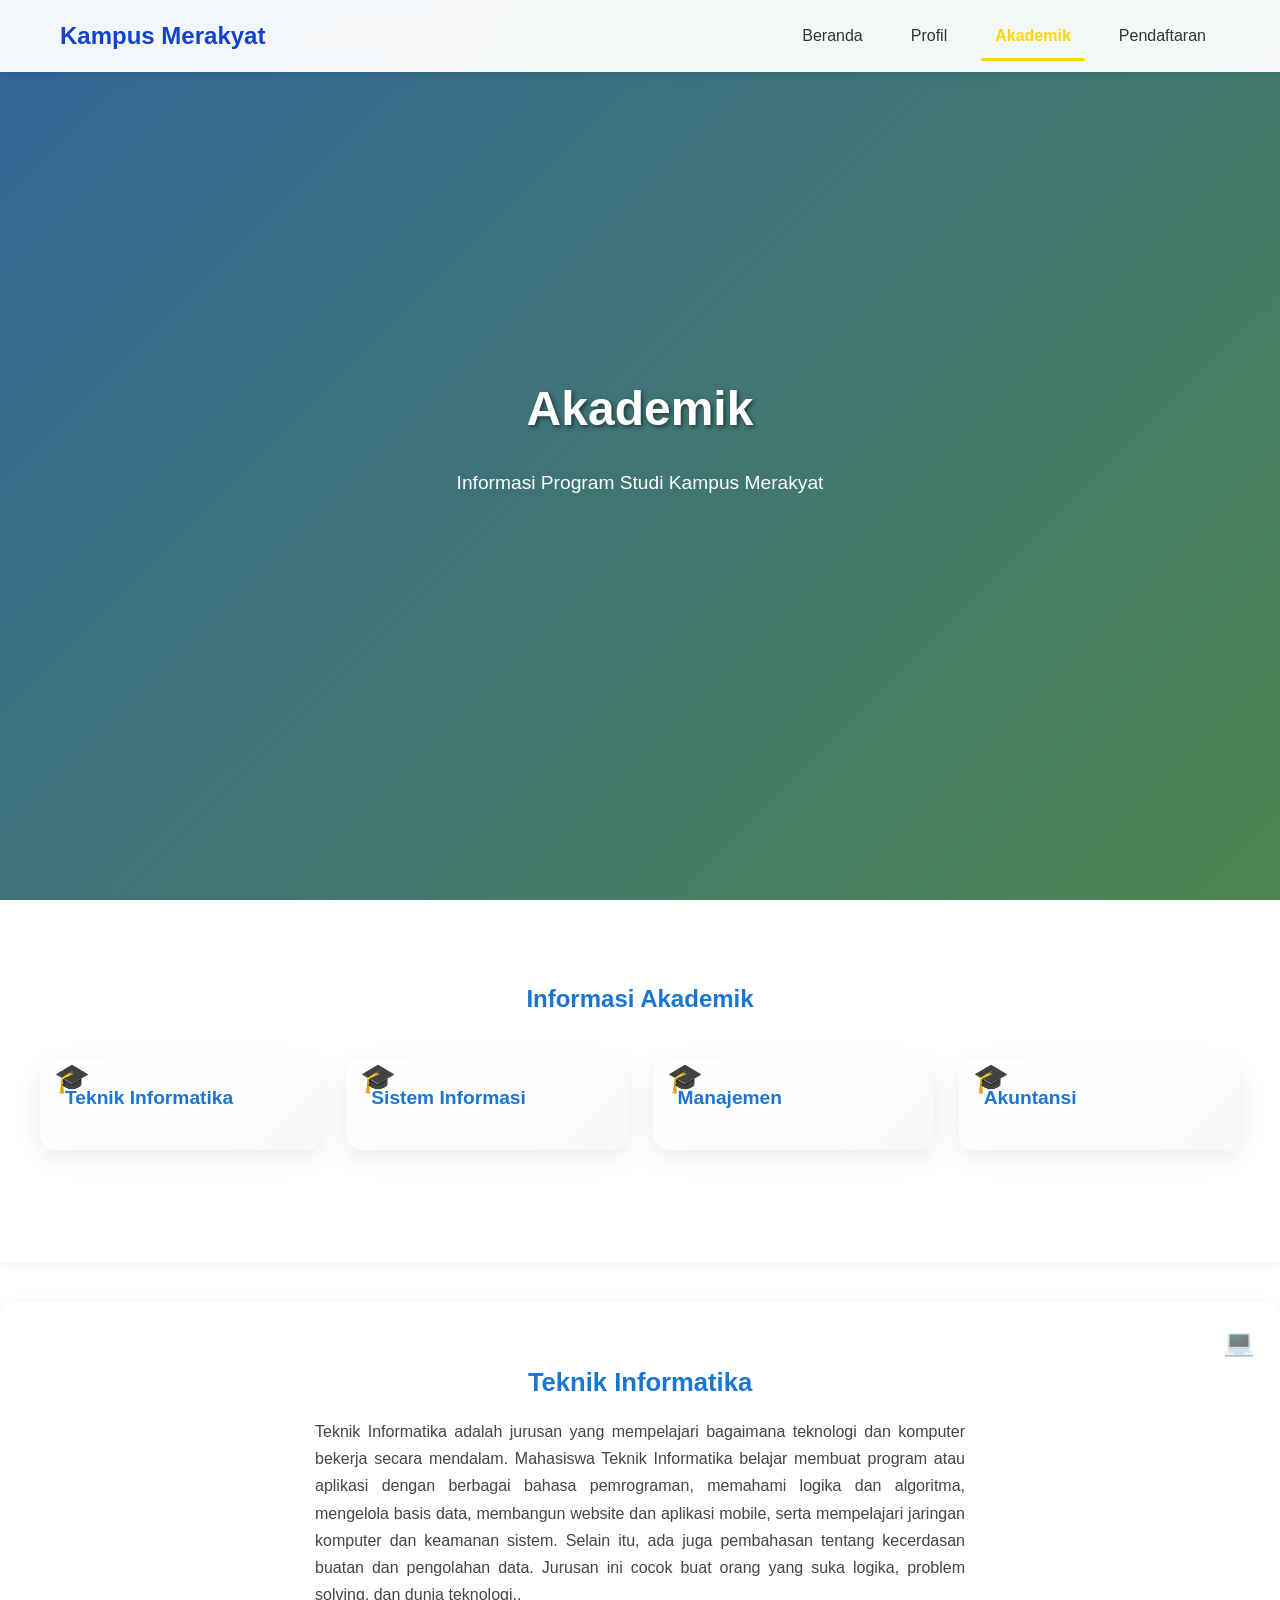
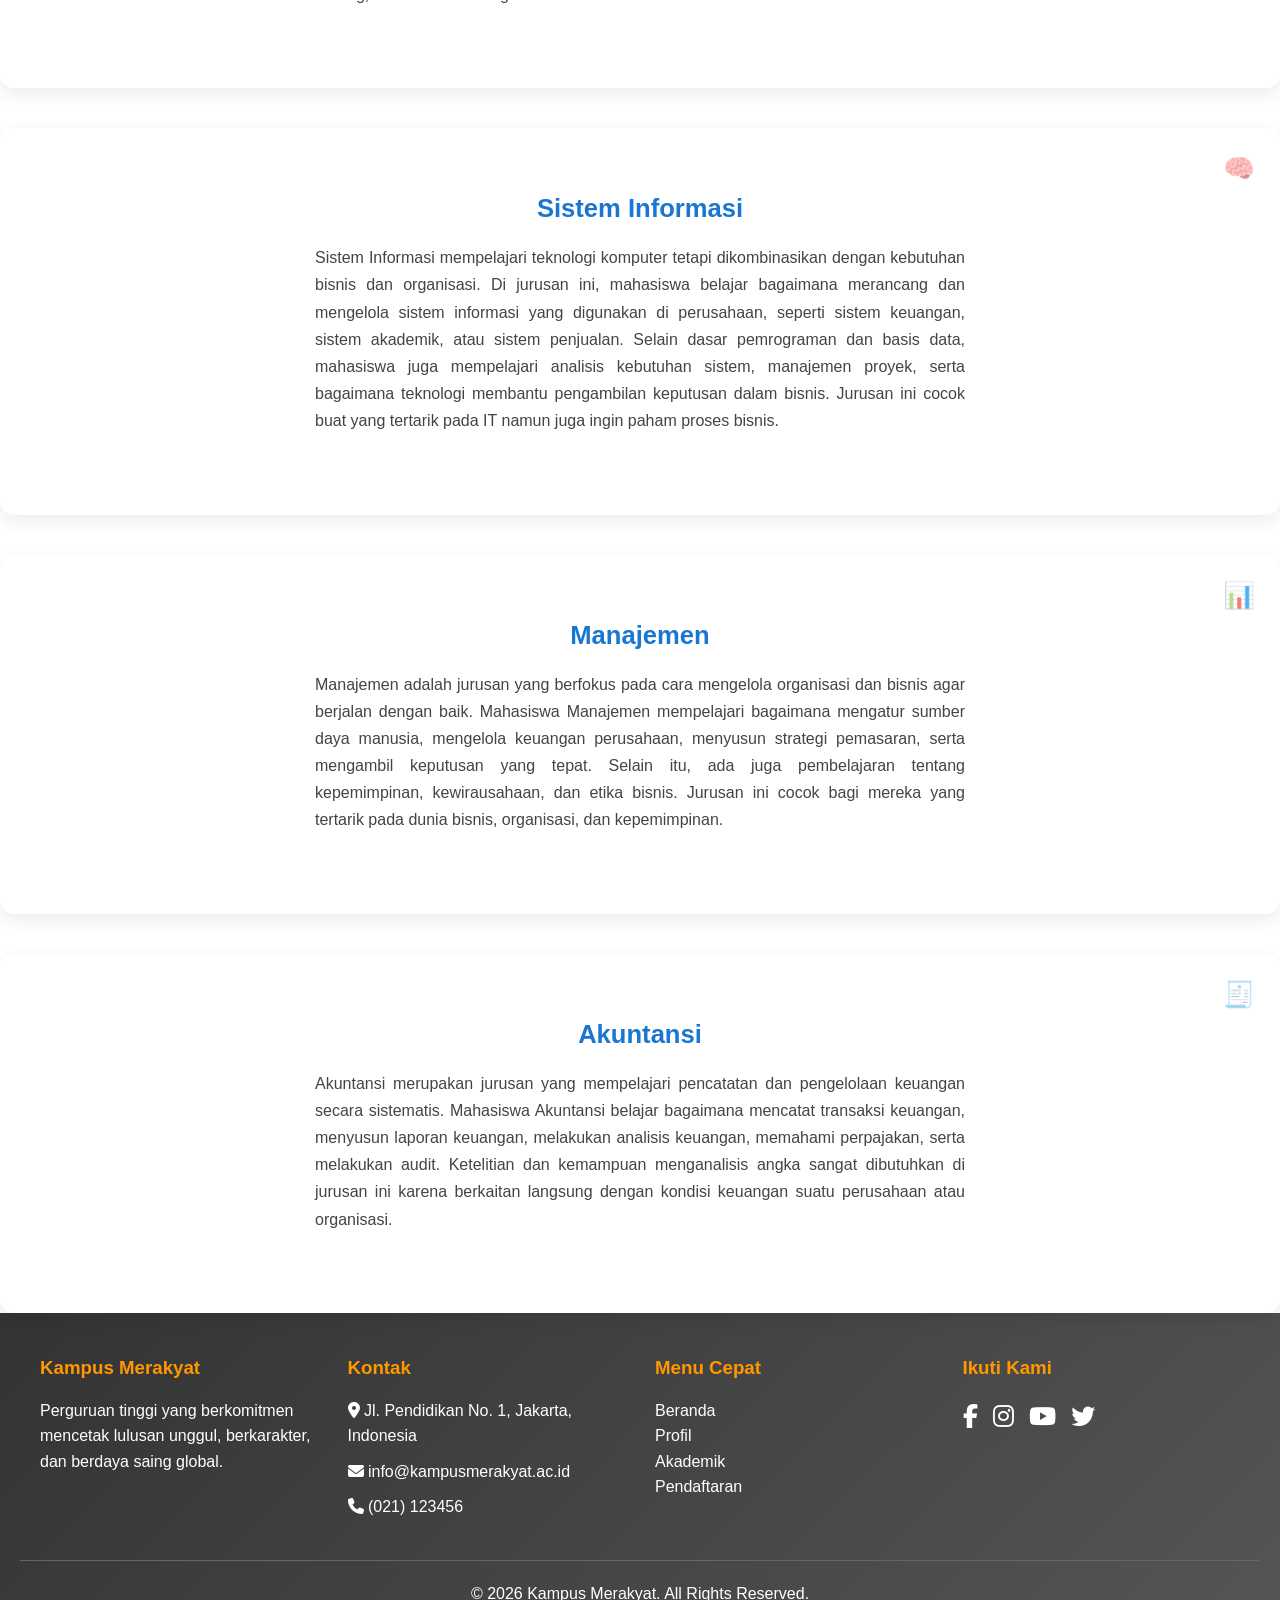
==== akademik.html @ e55e6e3f "apa aja" ====
<!DOCTYPE html>
<html lang="id">
<head>
    <meta charset="UTF-8">
    <title>Akademik - Kampus Merakyat</title>

    <!-- ICON -->
    <link rel="stylesheet" href="https://cdnjs.cloudflare.com/ajax/libs/font-awesome/6.5.0/css/all.min.css">

    <!-- CSS UTAMA -->
    <link rel="stylesheet" href="style.css">
</head>
<body>

<header>
    <div class="nav-container">
       <h1><a href="index.html">Kampus Merakyat</a></h1>


       <nav>
    <a href="index.html">Beranda</a>
    <a href="profil.html">Profil</a>
    <a href="akademik.html">Akademik</a>
    <a href="pendaftaran.html">Pendaftaran</a>
</nav>

    </div>
</header>

<section class="hero">
    <h2>Akademik</h2>
    <p>Informasi Program Studi Kampus Merakyat</p>
</section>

<section id="akademik" class="content">
    <h2>Informasi Akademik</h2>
    <ul>
        <li><a href="#ti">Teknik Informatika</a></li>
        <li><a href="#si">Sistem Informasi</a></li>
        <li><a href="#manajemen">Manajemen</a></li>
        <li><a href="#akuntansi">Akuntansi</a></li>
    </ul>
</section>

<section id="ti" class="content">
    <h2>Teknik Informatika</h2>
    <p>Teknik Informatika adalah jurusan yang mempelajari bagaimana teknologi dan komputer bekerja secara mendalam. 
        Mahasiswa Teknik Informatika belajar membuat program atau aplikasi dengan berbagai bahasa pemrograman, memahami logika dan algoritma, mengelola basis data, 
        membangun website dan aplikasi mobile, serta mempelajari jaringan komputer dan keamanan sistem. Selain itu, ada juga pembahasan tentang kecerdasan buatan dan pengolahan data. 
        Jurusan ini cocok buat orang yang suka logika, problem solving, dan dunia teknologi..</p>
</section>

<section id="si" class="content">
    <h2>Sistem Informasi</h2>
    <p>Sistem Informasi mempelajari teknologi komputer tetapi dikombinasikan dengan kebutuhan bisnis dan organisasi. 
        Di jurusan ini, mahasiswa belajar bagaimana merancang dan mengelola sistem informasi yang digunakan di perusahaan, seperti sistem keuangan, sistem akademik, atau sistem penjualan. 
        Selain dasar pemrograman dan basis data, mahasiswa juga mempelajari analisis kebutuhan sistem, manajemen proyek, serta bagaimana teknologi membantu pengambilan keputusan dalam bisnis. 
        Jurusan ini cocok buat yang tertarik pada IT namun juga ingin paham proses bisnis.</p>
</section>

<section id="manajemen" class="content">
    <h2>Manajemen</h2>
    <p>Manajemen adalah jurusan yang berfokus pada cara mengelola organisasi dan bisnis agar berjalan dengan baik.
         Mahasiswa Manajemen mempelajari bagaimana mengatur sumber daya manusia, mengelola keuangan perusahaan, menyusun strategi pemasaran, 
         serta mengambil keputusan yang tepat. Selain itu, ada juga pembelajaran tentang kepemimpinan, kewirausahaan, dan etika bisnis. 
        Jurusan ini cocok bagi mereka yang tertarik pada dunia bisnis, organisasi, dan kepemimpinan.</p>
</section>

<section id="akuntansi" class="content">
    <h2>Akuntansi</h2>
    <p>Akuntansi merupakan jurusan yang mempelajari pencatatan dan pengelolaan keuangan secara sistematis. Mahasiswa Akuntansi belajar bagaimana mencatat transaksi keuangan, 
        menyusun laporan keuangan, melakukan analisis keuangan, memahami perpajakan, serta melakukan audit. 
        Ketelitian dan kemampuan menganalisis angka sangat dibutuhkan di jurusan ini karena berkaitan langsung dengan kondisi keuangan suatu perusahaan atau organisasi.</p>
</section>

<footer class="footer">
    <div class="footer-container">
        <div class="footer-box">
            <h3>Kampus Merakyat</h3>
            <p>Perguruan tinggi yang berkomitmen mencetak lulusan unggul, berkarakter, dan berdaya saing global.</p>
        </div>
        <div class="footer-box">
            <h3>Kontak</h3>
            <p><i class="fas fa-map-marker-alt"></i> Jl. Pendidikan No. 1, Jakarta, Indonesia</p>
            <p><i class="fas fa-envelope"></i> info@kampusmerakyat.ac.id</p>
            <p><i class="fas fa-phone"></i> (021) 123456</p>
        </div>
        <div class="footer-box">
            <h3>Menu Cepat</h3>
            <ul>
                <li><a href="index.html">Beranda</a></li>
                <li><a href="profil.html">Profil</a></li>
                <li><a href="akademik.html">Akademik</a></li>
                <li><a href="pendaftaran.html">Pendaftaran</a></li>
            </ul>
        </div>
        <div class="footer-box">
            <h3>Ikuti Kami</h3>
            <div class="social-icons">
                <a href="https://www.facebook.com/"><i class="fab fa-facebook-f"></i></a>
                <a href="https://www.instagram.com/"><i class="fab fa-instagram"></i></a>
                <a href="https://www.youtube.com/"><i class="fab fa-youtube"></i></a>
                <a href="https://x.com/"><i class="fab fa-twitter"></i></a>
            </div>
        </div>
    </div>
    <div class="footer-bottom">
        <p>© 2026 Kampus Merakyat. All Rights Reserved.</p>
    </div>
</footer>

<script>
function revealOnScroll() {
    document.querySelectorAll('.reveal').forEach(item => {
        const top = item.getBoundingClientRect().top;
        if (top < window.innerHeight - 100) {
            item.classList.add('active');
        }
    });
}
window.addEventListener('scroll', revealOnScroll);
window.addEventListener('load', revealOnScroll);
</script>

<script>
const currentPage = window.location.pathname.split("/").pop();

document.querySelectorAll("nav a").forEach(link => {
    const linkPage = link.getAttribute("href");

    if (linkPage === currentPage || (linkPage === "index.html" && currentPage === "")) {
        link.classList.add("active");
    }
});
</script>


</body>
</html>
---- style.css ----
/* Reset dan Umum */
* {
    margin: 0;
    padding: 0;
    box-sizing: border-box;
}

body {
    font-family: 'Poppins', sans-serif;
    line-height: 1.6;
    color: #333;
    background: linear-gradient(135deg, #e3f2fd 0%, #f1f8e9 100%);
    overflow-x: hidden;
}

h1, h2, h3 {
    font-weight: 600;
}

p, li {
    font-weight: 300;
}

/* Header */
header {
    position: fixed;
    top: 0;
    width: 100%;
    background: rgba(255, 255, 255, 0.95);
    backdrop-filter: blur(10px);
    box-shadow: 0 2px 10px rgba(0, 0, 0, 0.1);
    z-index: 1000;
    transition: all 0.3s ease;
    padding: 15px 0;
}

header.scrolled {
    background: rgba(255, 255, 255, 0.98);
    box-shadow: 0 4px 20px rgba(0, 0, 0, 0.15);
}

header h1 {
    color: #1976d2;
    font-size: 1.8rem;
    margin-bottom: 10px;
}

header nav {
    display: flex;
    justify-content: center;
    gap: 20px;
}

header nav a {
    text-decoration: none;
    color: #333;
    font-weight: 400;
    transition: color 0.3s ease;
}

header nav a:hover {
    color: #ff9800;
}

/* Hero Section */
.hero {
    background: linear-gradient(135deg, rgba(25, 118, 210, 0.8) 0%, rgba(76, 175, 80, 0.8) 100%), 
                url('image/wisudah2.jpg') no-repeat center center;
    background-size: cover;
    height: 100vh;
    display: flex;
    flex-direction: column;
    justify-content: center;
    align-items: center;
    text-align: center;
    color: white;
    padding: 20px;
    position: relative;
    background-attachment: fixed; /* Tambahan biar efeknya lebih smooth pas di-scroll */
}

.hero::before {
    content: '';
    position: absolute;
    top: 0;
    left: 0;
    right: 0;
    bottom: 0;
    background: rgba(0, 0, 0, 0.3);
    z-index: 1;
}

.hero h2, .hero p {
    position: relative;
    z-index: 2;
}

.hero h2 {
    font-size: 3rem;
    margin-bottom: 20px;
    text-shadow: 2px 2px 4px rgba(0, 0, 0, 0.5);
}

.hero p {
    font-size: 1.2rem;
    margin-bottom: 30px;
}

/* Statistik Section */
#statistik {
    padding: 80px 20px;
    background: white;
    text-align: center;
}

.statistik-container {
    display: flex;
    justify-content: center;
    gap: 40px;
    flex-wrap: wrap;
}

.statistik-card {
    background: linear-gradient(135deg, #ffffff 0%, #f5f5f5 100%);
    border-radius: 15px;
    padding: 30px;
    box-shadow: 0 4px 20px rgba(0, 0, 0, 0.1);
    transition: transform 0.3s ease, box-shadow 0.3s ease;
    min-width: 200px;
}

.statistik-card:hover {
    transform: translateY(-10px);
    box-shadow: 0 8px 30px rgba(0, 0, 0, 0.2);
}

.statistik-card i {
    font-size: 3rem;
    color: #1976d2;
    margin-bottom: 15px;
}

.statistik-card h3 {
    font-size: 2.5rem;
    color: #ff9800;
    margin-bottom: 10px;
}

.statistik-card p {
    font-size: 1.1rem;
    color: #666;
}

/* Content Sections */
.content {
    padding: 80px 20px;
    max-width: 1200px;
    margin: 0 auto;
    background: white;
    margin-bottom: 20px;
    border-radius: 10px;
    box-shadow: 0 2px 10px rgba(0, 0, 0, 0.05);
}

.content h2 {
    color: #1976d2;
    margin-bottom: 20px;
    text-align: center;
}

.content p, .content ul {
    margin-bottom: 20px;
    text-align: justify;
}

/* Reveal Animation */
.reveal {
    opacity: 0;
    transform: translateY(30px);
    transition: all 0.6s ease;
}

.reveal.active {
    opacity: 1;
    transform: translateY(0);
}

/* Section dengan Cards */
.section {
    padding: 80px 20px;
    max-width: 1200px;
    margin: 0 auto;
    background: white;
    margin-bottom: 20px;
    border-radius: 10px;
    box-shadow: 0 2px 10px rgba(0, 0, 0, 0.05);
}

.section h2 {
    color: #1976d2;
    margin-bottom: 40px;
    text-align: center;
}

.nilai-container, .struktur-container, .fasilitas-container, .berita-container {
    display: grid;
    grid-template-columns: repeat(auto-fit, minmax(250px, 1fr));
    gap: 30px;
}

.nilai-card, .struktur-card, .fasilitas-card, .berita-card {
    background: linear-gradient(135deg, #ffffff 0%, #f9f9f9 100%);
    border-radius: 15px;
    padding: 20px;
    box-shadow: 0 4px 20px rgba(0, 0, 0, 0.1);
    transition: transform 0.3s ease, box-shadow 0.3s ease;
    text-align: center;
}

.nilai-card:hover, .struktur-card:hover, .fasilitas-card:hover, .berita-card:hover {
    transform: translateY(-10px);
    box-shadow: 0 8px 30px rgba(0, 0, 0, 0.2);
}

/* Struktur Organisasi - Gambar Wajah Dosen */
.struktur-card img {
    width: 200px; /* Lebih besar untuk detail wajah */
    height: 200px; /* Lebih besar untuk detail wajah */
    object-fit: cover; /* Pastikan wajah terlihat penuh tanpa distorsi */
    object-position: center; /* Fokus pada wajah di tengah */
    border-radius: 50%; /* Bentuk bulat seperti foto profil */
    margin: 0 auto 20px; /* Center dan beri jarak bawah */
    border: 4px solid #e3f2fd; /* Border ringan untuk kesan profesional */
    transition: transform 0.3s ease, box-shadow 0.3s ease; /* Smooth hover */
    display: block; /* Pastikan center */
}

.struktur-card:hover img {
    transform: scale(1.1); /* Zoom in saat hover untuk fokus wajah */
    box-shadow: 0 8px 25px rgba(0, 0, 0, 0.3); /* Shadow untuk efek 3D */
}

/* Responsivitas untuk mobile */
@media (max-width: 768px) {
    .struktur-card img {
        width: 150px; /* Lebih kecil di mobile tapi tetap bulat */
        height: 150px;
    }
}

.berita-card span {
    color: #666;
    font-size: 0.9rem;
}

/* Visi-Misi */
.visi-misi-container {
    display: flex;
    gap: 40px;
    flex-wrap: wrap;
}

.visi, .misi {
    flex: 1;
    background: #f9f9f9;
    padding: 20px;
    border-radius: 10px;
    box-shadow: 0 2px 10px rgba(0, 0, 0, 0.05);
}

.visi h3, .misi h3 {
    color: #1976d2;
    margin-bottom: 15px;
}

/* Akademik */
#akademik ul {
    list-style: none;
    padding: 0;
}

#akademik a {
    color: #1976d2;
    text-decoration: none;
    transition: color 0.3s ease;
}

#akademik a:hover {
    color: #ff9800;
}

/* Kalender */
.kalender-table {
    width: 100%;
    border-collapse: collapse;
    margin-top: 20px;
}

.kalender-table th, .kalender-table td {
    padding: 15px;
    text-align: left;
    border: 1px solid #ddd;
}

.kalender-table th {
    background: #1976d2;
    color: white;
}

/* Galeri */
.gallery {
    display: grid;
    grid-template-columns: repeat(auto-fit, minmax(200px, 1fr));
    gap: 20px;
}

.gallery-item img {
    width: 100%;
    height: 200px;
    object-fit: cover;
    border-radius: 10px;
    transition: transform 0.3s ease;
}

.gallery-item img:hover {
    transform: scale(1.05);
}

/* FAQ */
.faq-container {
    max-width: 800px;
    margin: 0 auto;
}

.faq-item {
    margin-bottom: 15px;
    border: 1px solid #ddd;
    border-radius: 10px;
    overflow: hidden;
}

.faq-item summary {
    background: #f9f9f9;
    padding: 15px;
    cursor: pointer;
    font-weight: 500;
    transition: background 0.3s ease;
}

.faq-item summary:hover {
    background: #e3f2fd;
}

.faq-item p {
    padding: 15px;
    background: white;
}

/* Pendaftaran */
.form-pendaftaran {
    max-width: 600px;
    margin: 0 auto;
    display: flex;
    flex-direction: column;
    gap: 15px;
}

.form-pendaftaran input, .form-pendaftaran select {
    padding: 15px;
    border: 1px solid #ddd;
    border-radius: 10px;
    font-size: 1rem;
    transition: border-color 0.3s ease;
}

.form-pendaftaran input:focus, .form-pendaftaran select:focus {
    border-color: #1976d2;
    outline: none;
}

.form-pendaftaran button {
    padding: 15px;
    background: linear-gradient(45deg, #1976d2, #4caf50);
    color: white;
    border: none;
    border-radius: 10px;
    font-size: 1.1rem;
    cursor: pointer;
    transition: transform 0.3s ease;
}

.form-pendaftaran button:hover {
    transform: translateY(-3px);
}

/* Footer */
.footer {
    background: linear-gradient(135deg, #333 0%, #555 100%);
    color: white;
    padding: 40px 20px 20px;
}

.footer-container {
    display: grid;
    grid-template-columns: repeat(auto-fit, minmax(250px, 1fr));
    gap: 30px;
    max-width: 1200px;
    margin: 0 auto;
}

.footer-box h3 {
    margin-bottom: 15px;
    color: #ff9800;
}

.footer-box p, .footer-box ul {
    margin-bottom: 10px;
}

.footer-box ul {
    list-style: none;
}

.footer-box a {
    color: white;
    text-decoration: none;
    transition: color 0.3s ease;
}

.footer-box a:hover {
    color: #ff9800;
}

.social-icons {
    display: flex;
    gap: 15px;
}

.social-icons a {
    font-size: 1.5rem;
}

.footer-bottom {
    text-align: center;
    margin-top: 30px;
    border-top: 1px solid #666;
    padding-top: 20px;
}

/* Back to Top */
.back-to-top {
    position: fixed;
    bottom: 20px;
    right: 20px;
    background: #1976d2;
    color: white;
    padding: 15px;
    border-radius: 50%;
    text-decoration: none;
    font-size: 1.5rem;
    box-shadow: 0 4px 20px rgba(0, 0, 0, 0.2);
    transition: transform 0.3s ease;
}

.back-to-top:hover {
    transform: translateY(-5px);
}

/* Chat Box */
.chat-button {
    position: fixed;
    bottom: 20px;
    left: 20px;
    background: #1976d2;
    color: white;
    padding: 15px;
    border-radius: 50%;
    cursor: pointer;
    font-size: 1.5rem;
    box-shadow: 0 4px 20px rgba(0, 0, 0, 0.2);
    transition: transform 0.3s ease;
}

.chat-button:hover {
    transform: scale(1.1);
}

.chat-box {
    position: fixed;
    bottom: 80px;
    left: 20px;
    width: 300px;
    height: 400px;
    background: white;
    border-radius: 15px;
    box-shadow: 0 4px 20px rgba(0, 0, 0, 0.2);
    display: none;
    flex-direction: column;
    z-index: 1000;
}

.chat-header {
    background: #1976d2;
    color: white;
    padding: 15px;
    border-radius: 15px 15px 0 0;
    display: flex;
    justify-content: space-between;
    align-items: center;
}

.chat-content {
    flex: 1;
    padding: 15px;
    overflow-y: auto;
    background: #f9f9f9;
}

.chat-admin, .chat-user {
    margin-bottom: 10px;
    padding: 10px;
    border-radius: 10px;
}

.chat-admin {
    background: #e3f2fd;
    align-self: flex-start;
}

.chat-user {
    background: #1976d2;
    color: white;
    align-self: flex-end;
}

.chat-input {
    display: flex;
    padding: 15px;
    gap: 10px;
}

.chat-input input {
    flex: 1;
    padding: 10px;
    border: 1px solid #ddd;
    border-radius: 10px;
}

.chat-input button {
    padding: 10px 15px;
    background: #1976d2;
    color: white;
    border: none;
    border-radius: 10px;
    cursor: pointer;
}

/* Responsivitas */
@media (max-width: 768px) {
    header nav {
        flex-direction: column;
        gap: 10px;
    }

    .hero h2 {
        font-size: 2rem;
    }

    .statistik-container {
        gap: 20px;
    }

    .nilai-container, .struktur-container, .fasilitas-container, .berita-container {
        grid-template-columns: 1fr;
    }

    .visi-misi-container {
        flex-direction: column;
    }

    .gallery {
        grid-template-columns: 1fr;
    }

    .footer-container {
        grid-template-columns: 1fr;
    }

    .chat-box {
        width: 90%;
        left: 5%;
    }
}
/* hilangkan efek kartu putih tengah */
.section,
.content {
    max-width: 100%;
    margin: 0;
    border-radius: 0;
    background: #ffffff;
}

/* bikin isi konten tetap rapi di tengah */
.section > *,
.content > * {
    max-width: 1200px;
    margin-left: auto;
    margin-right: auto;
}

/* rapihin padding biar konsisten */
.section,
.content {
    padding: 80px 20px;
}

/* background body jangan nongol */
body {
    background: #ffffff;
}
/* PRESTASI KAMPUS  */

#prestasi ul {
    list-style: none;
    padding: 0;
    margin-top: 40px;

    display: grid;
    grid-template-columns: repeat(auto-fit, minmax(280px, 1fr));
    gap: 25px;
}

#prestasi ul li {
    background: linear-gradient(135deg, #ffffff, #f9f9f9);
    padding: 25px 25px 25px 60px;
    border-radius: 15px;

    position: relative;
    font-size: 1.1rem;
    font-weight: 500;
    color: #333;

    box-shadow: 0 6px 20px rgba(0,0,0,0.08);
    transition: all 0.3s ease;
}

/* icon piala */
#prestasi ul li::before {
    content: "🏆";
    position: absolute;
    left: 20px;
    top: 50%;
    transform: translateY(-50%);
    font-size: 1.8rem;
}

/* efek hover */
#prestasi ul li:hover {
    transform: translateY(-8px);
    box-shadow: 0 12px 35px rgba(0,0,0,0.15);
    background: linear-gradient(135deg, #e3f2fd, #ffffff);
}
/* INFORMASI AKADEMIK - FINAL */

#akademik ul {
    list-style: none;
    padding: 0;
    margin-top: 40px;

    display: grid;
    grid-template-columns: repeat(auto-fit, minmax(260px, 1fr));
    gap: 25px;
}

#akademik ul li {
    background: linear-gradient(135deg, #ffffff, #f9f9f9);
    border-radius: 16px;
    padding: 25px;

    box-shadow: 0 8px 25px rgba(0,0,0,0.08);
    transition: all 0.3s ease;
    position: relative;
}

/* icon akademik */
#akademik ul li::before {
    content: "🎓";
    font-size: 1.8rem;
    position: absolute;
    top: 20px;
    right: 20px;
}

/* hover effect */
#akademik ul li:hover {
    transform: translateY(-8px);
    box-shadow: 0 15px 40px rgba(0,0,0,0.15);
    background: linear-gradient(135deg, #e3f2fd, #ffffff);
}

#akademik ul li a {
    text-decoration: none;
    font-size: 1.2rem;
    font-weight: 600;
    color: #1976d2;
    display: block;
}

/* underline animasi */
#akademik ul li a::after {
    content: "";
    display: block;
    width: 0;
    height: 3px;
    background: #ff9800;
    margin-top: 8px;
    transition: width 0.3s ease;
}

#akademik ul li:hover a::after {
    width: 60px;
}
/* DETAIL PRODI - UKURAN SEDANG */

#ti, #si, #manajemen, #akuntansi {
    position: relative;
    padding: 60px 25px;
    border-radius: 14px;
    margin-top: 40px;

    background: #ffffff;
    box-shadow: 0 6px 18px rgba(0,0,0,0.08);
    transition: transform 0.3s ease, box-shadow 0.3s ease;
}

/* hover ringan */
#ti:hover, #si:hover, #manajemen:hover, #akuntansi:hover {
    transform: translateY(-5px);
    box-shadow: 0 10px 28px rgba(0,0,0,0.12);
}

/* judul */
#ti h2,
#si h2,
#manajemen h2,
#akuntansi h2 {
    font-size: 1.6rem;
    margin-bottom: 15px;
    color: #1976d2;
}

/* deskripsi */
#ti p,
#si p,
#manajemen p,
#akuntansi p {
    font-size: 1rem;
    line-height: 1.7;
    color: #444;
    max-width: 650px;
}

/* icon kecil & sopan */
#ti::before,
#si::before,
#manajemen::before,
#akuntansi::before {
    position: absolute;
    top: 20px;
    right: 25px;
    font-size: 1.6rem;
    opacity: 0.7;
}

/* icon per prodi */
#ti::before { content: "💻"; }
#si::before { content: "🧠"; }
#manajemen::before { content: "📊"; }
#akuntansi::before { content: "🧾"; }

/*ANIMASI FASILITAS KAMPUS*/

.fasilitas-card {
    opacity: 0;
    transform: translateY(30px) scale(0.95);
    transition: opacity 0.6s ease, transform 0.6s ease;
}

/* saat aktif */
.fasilitas-card.show {
    opacity: 1;
    transform: translateY(0) scale(1);
}
/*ANIMASI FASILITAS KIRI → KANAN*/

.fasilitas-card {
    opacity: 0;
    transform: translateX(-60px);
    transition: opacity 0.6s ease, transform 0.6s ease;
}

.fasilitas-card.show {
    opacity: 1;
    transform: translateX(0);
}
/*ANIMASI FASILITAS - ARAH BEDA */

.fasilitas-card {
    opacity: 0;
    transition: opacity 0.6s ease, transform 0.6s ease;
}

/* dari kiri */
.fasilitas-card.from-left {
    transform: translateX(-60px);
}

/* dari kanan */
.fasilitas-card.from-right {
    transform: translateX(60px);
}

/* dari bawah */
.fasilitas-card.from-bottom {
    transform: translateY(40px);
}

/* saat muncul */
.fasilitas-card.show {
    opacity: 1;
    transform: translateX(0) translateY(0);
}
.nav-container {
    max-width: 1200px;
    margin: auto;
    padding: 0 20px;

    display: flex;
    justify-content: space-between;
    align-items: center;
}
section {
    scroll-margin-top: 100px; /* sesuaikan tinggi header */
}
header {
    padding: 15px 0;
}
html {
    scroll-behavior: smooth;
}
/* PROFIL & SEJARAH - PARAGRAF TENGAH */
#profil p,
#sejarah p {
    text-align: center;
    max-width: 900px;
    margin-left: auto;
    margin-right: auto;
    line-height: 1.8;
}
.prodi-list {
    list-style: none;
    padding-left: 0;
}

.prodi-list li {
    margin: 10px 0;
}

.prodi-list a {
    text-decoration: none;
    font-weight: 600;
    color: #0a3d62;
}

.prodi-list a:hover {
    color: #1e90ff;
}
.form-pendaftaran {
    max-width: 400px;
    margin: auto;
    display: flex;
    flex-direction: column;
    gap: 12px;
}

.form-pendaftaran input,
.form-pendaftaran select {
    padding: 10px;
    border-radius: 6px;
    border: 1px solid #ccc;
}

.form-pendaftaran button {
    background: #0a3d62;
    color: #fff;
    padding: 12px;
    border: none;
    border-radius: 6px;
    cursor: pointer;
}

.form-pendaftaran button:hover {
    background: #1e90ff;
}
/* ===============================
   SYARAT PENDAFTARAN
================================ */
#pendaftaran ul,
section ul {
    list-style: none;
    padding: 0;
    margin-top: 20px;
}

#pendaftaran ul li,
section ul li {
    background: #f5f9ff;
    margin-bottom: 12px;
    padding: 14px 16px 14px 42px;
    border-radius: 8px;
    position: relative;
    font-weight: 500;
    color: #0a3d62;
    box-shadow: 0 4px 10px rgba(0,0,0,0.05);
    transition: transform 0.3s ease, box-shadow 0.3s ease;
}

/* ICON CHECK */
#pendaftaran ul li::before,
section ul li::before {
    content: "✔";
    position: absolute;
    left: 14px;
    top: 50%;
    transform: translateY(-50%);
    color: #1e90ff;
    font-weight: bold;
}

/* HOVER EFFECT */
#pendaftaran ul li:hover,
section ul li:hover {
    transform: translateX(6px);
    box-shadow: 0 6px 18px rgba(0,0,0,0.12);
}
/* NAVBAR ACTIVE STATE */
nav a {
    position: relative;
    padding: 8px 14px;
    text-decoration: none;
    color: #fff;
    transition: color 0.3s ease;
}

/* ACTIVE LINK */
nav a.active {
    color: #ffd700;
    font-weight: 600;
}

/* GARIS BAWAH ANIMASI */
nav a.active::after {
    content: "";
    position: absolute;
    left: 0;
    bottom: -4px;
    width: 100%;
    height: 3px;
    background: #ffd700;
    border-radius: 3px;
}
/* ================== NAV CONTAINER ================== */
.nav-container {
    display: flex;
    align-items: center;
    justify-content: space-between;
}

/* ================== JUDUL KAMPUS DI KIRI ================== */
.nav-container h1 {
    margin: 0;
    font-size: 24px;
    white-space: nowrap;
}
header h1 a {
    color: #1143ce;
    text-decoration: none;
}
/*HEADER LEFT LOGO FIX */
header .nav-container {
    display: flex;
    align-items: center;
    justify-content: space-between;
}

/* Kampus Merakyat di kiri */
header h1 {
    margin: 0;
    font-size: 22px;
    font-weight: 700;
    color: #fff;
    white-space: nowrap;
}

/* Navbar di kanan */
header nav {
    display: flex;
    gap: 20px;
}
/* SECTION PENDAFTARAN */
.pendaftaran {
    background: linear-gradient(135deg, #ffffff, #ffffff);
     display: flex;
    justify-content: center;
    align-items: center;
    padding: 60px 20px;
}


/* CARD FORM */
.form-card {
    background: #fff;
    padding: 30px;
    border-radius: 15px;
    width: 100%;
    max-width: 420px;
    box-shadow: 0 15px 40px rgba(0,0,0,0.2);
    animation: fadeUp 0.8s ease;
}

.form-card h2 {
    text-align: center;
    margin-bottom: 5px;
    color: #1e3c72;
}

.form-card p {
    text-align: center;
    font-size: 14px;
    margin-bottom: 20px;
    color: #555;
}

/* INPUT */
.input-group {
    margin-bottom: 15px;
}

.input-group label {
    font-size: 14px;
    display: block;
    margin-bottom: 5px;
    color: #333;
}

.input-group input,
.input-group select {
    width: 100%;
    padding: 12px;
    border-radius: 8px;
    border: 1px solid #ccc;
    outline: none;
    transition: 0.3s;
}

.input-group input:focus,
.input-group select:focus {
    border-color: #1e3c72;
    box-shadow: 0 0 0 2px rgba(30,60,114,0.2);
}

/* BUTTON */
.btn-daftar {
    width: 100%;
    padding: 12px;
    background: linear-gradient(135deg, #1e3c72, #2a5298);
    color: white;
    border: none;
    border-radius: 10px;
    font-size: 16px;
    font-weight: bold;
    cursor: pointer;
    transition: 0.3s;
}

.btn-daftar:hover {
    transform: translateY(-2px);
    box-shadow: 0 8px 20px rgba(0,0,0,0.3);
}

/* ANIMASI */
@keyframes fadeUp {
    from {
        opacity: 0;
        transform: translateY(30px);
    }
    to {
        opacity: 1;
        transform: translateY(0);
    }
}


/* ================== HAMBURGER MENU ================== */
.hamburger {
    display: none;
    flex-direction: column;
    gap: 5px;
    cursor: pointer;
    padding: 5px;
}

.hamburger span {
    display: block;
    width: 25px;
    height: 3px;
    background: #1143ce;
    border-radius: 3px;
    transition: all 0.3s ease;
}

.hamburger.open span:nth-child(1) {
    transform: translateY(8px) rotate(45deg);
}
.hamburger.open span:nth-child(2) {
    opacity: 0;
}
.hamburger.open span:nth-child(3) {
    transform: translateY(-8px) rotate(-45deg);
}

@media (max-width: 768px) {
    .hamburger {
        display: flex;
    }

    #navMenu {
        display: none;
        flex-direction: column;
        position: absolute;
        top: 70px;
        left: 0;
        width: 100%;
        background: rgba(255,255,255,0.98);
        padding: 20px;
        box-shadow: 0 4px 20px rgba(0,0,0,0.15);
        z-index: 999;
        gap: 15px;
    }

    #navMenu.open {
        display: flex;
    }

    #navMenu a {
        color: #333;
        font-size: 1rem;
        padding: 8px 0;
        border-bottom: 1px solid #eee;
    }

    #navMenu a:last-child {
        border-bottom: none;
    }
}
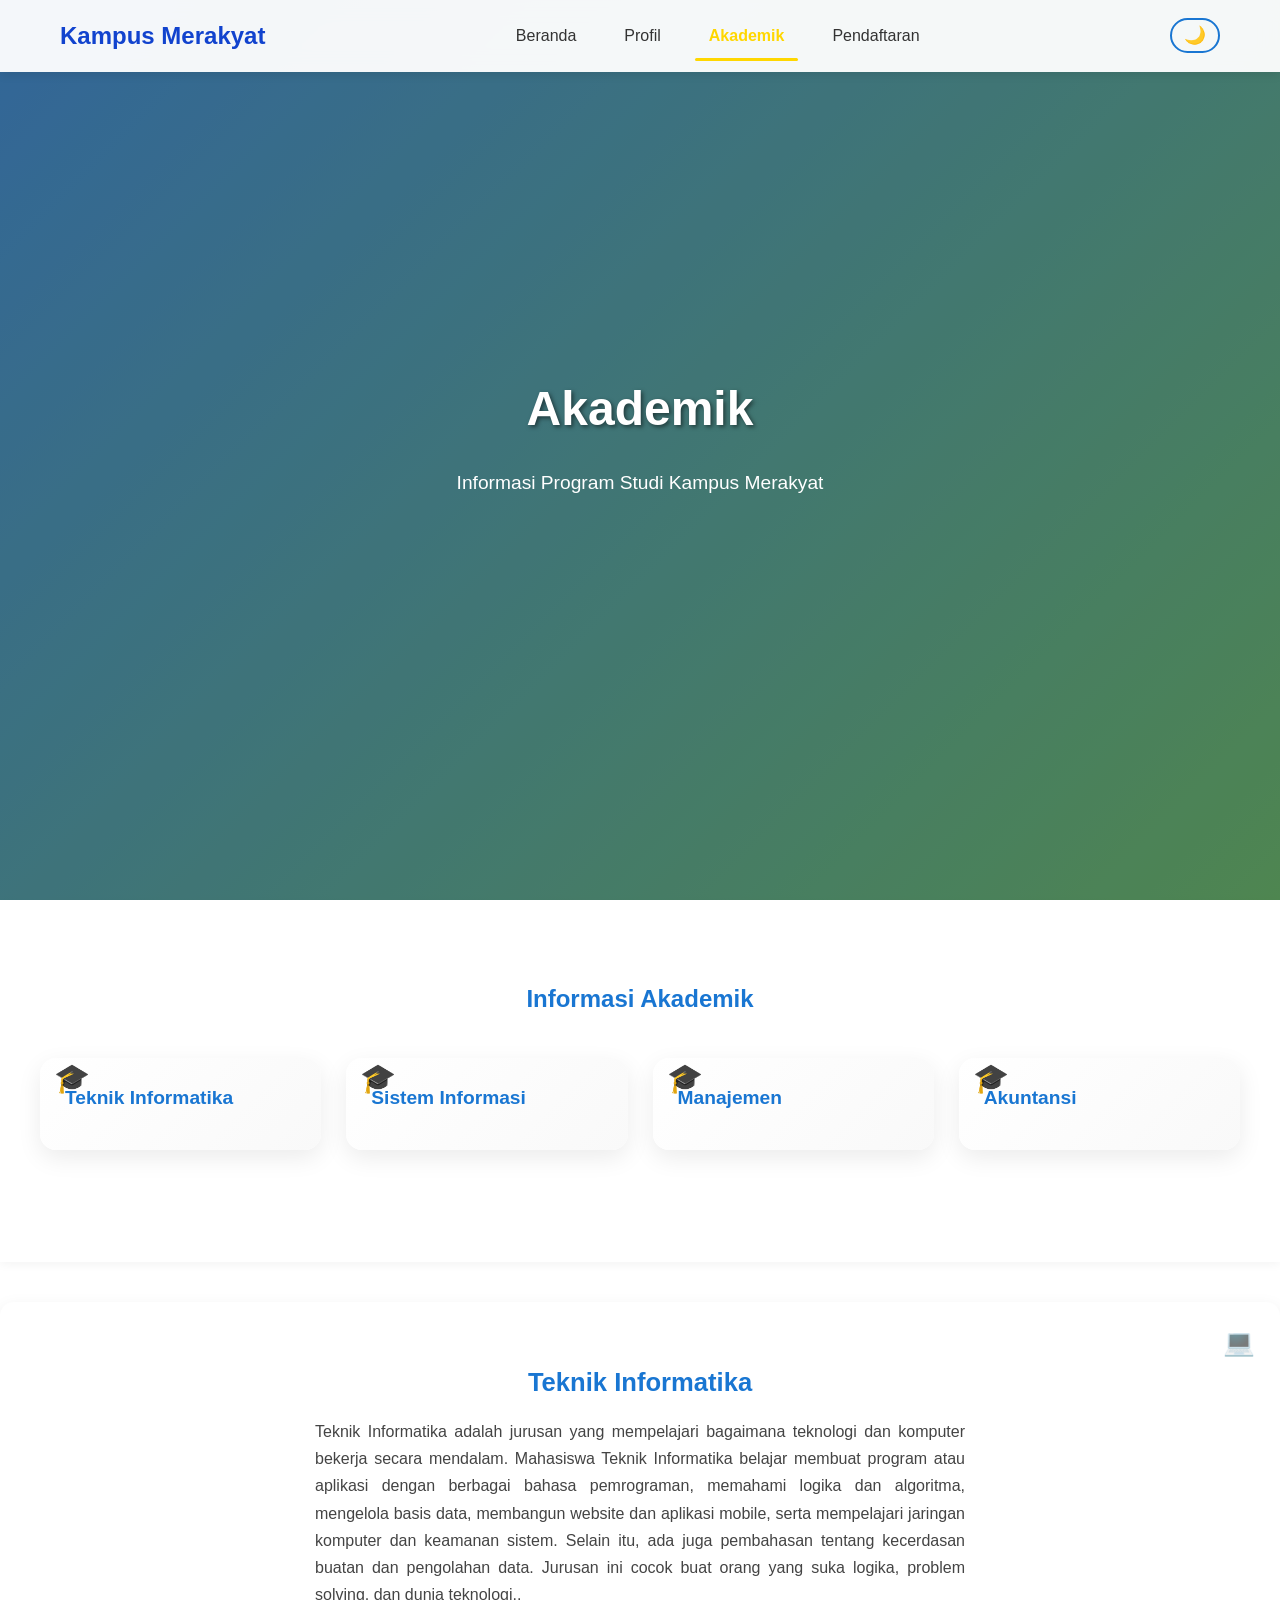
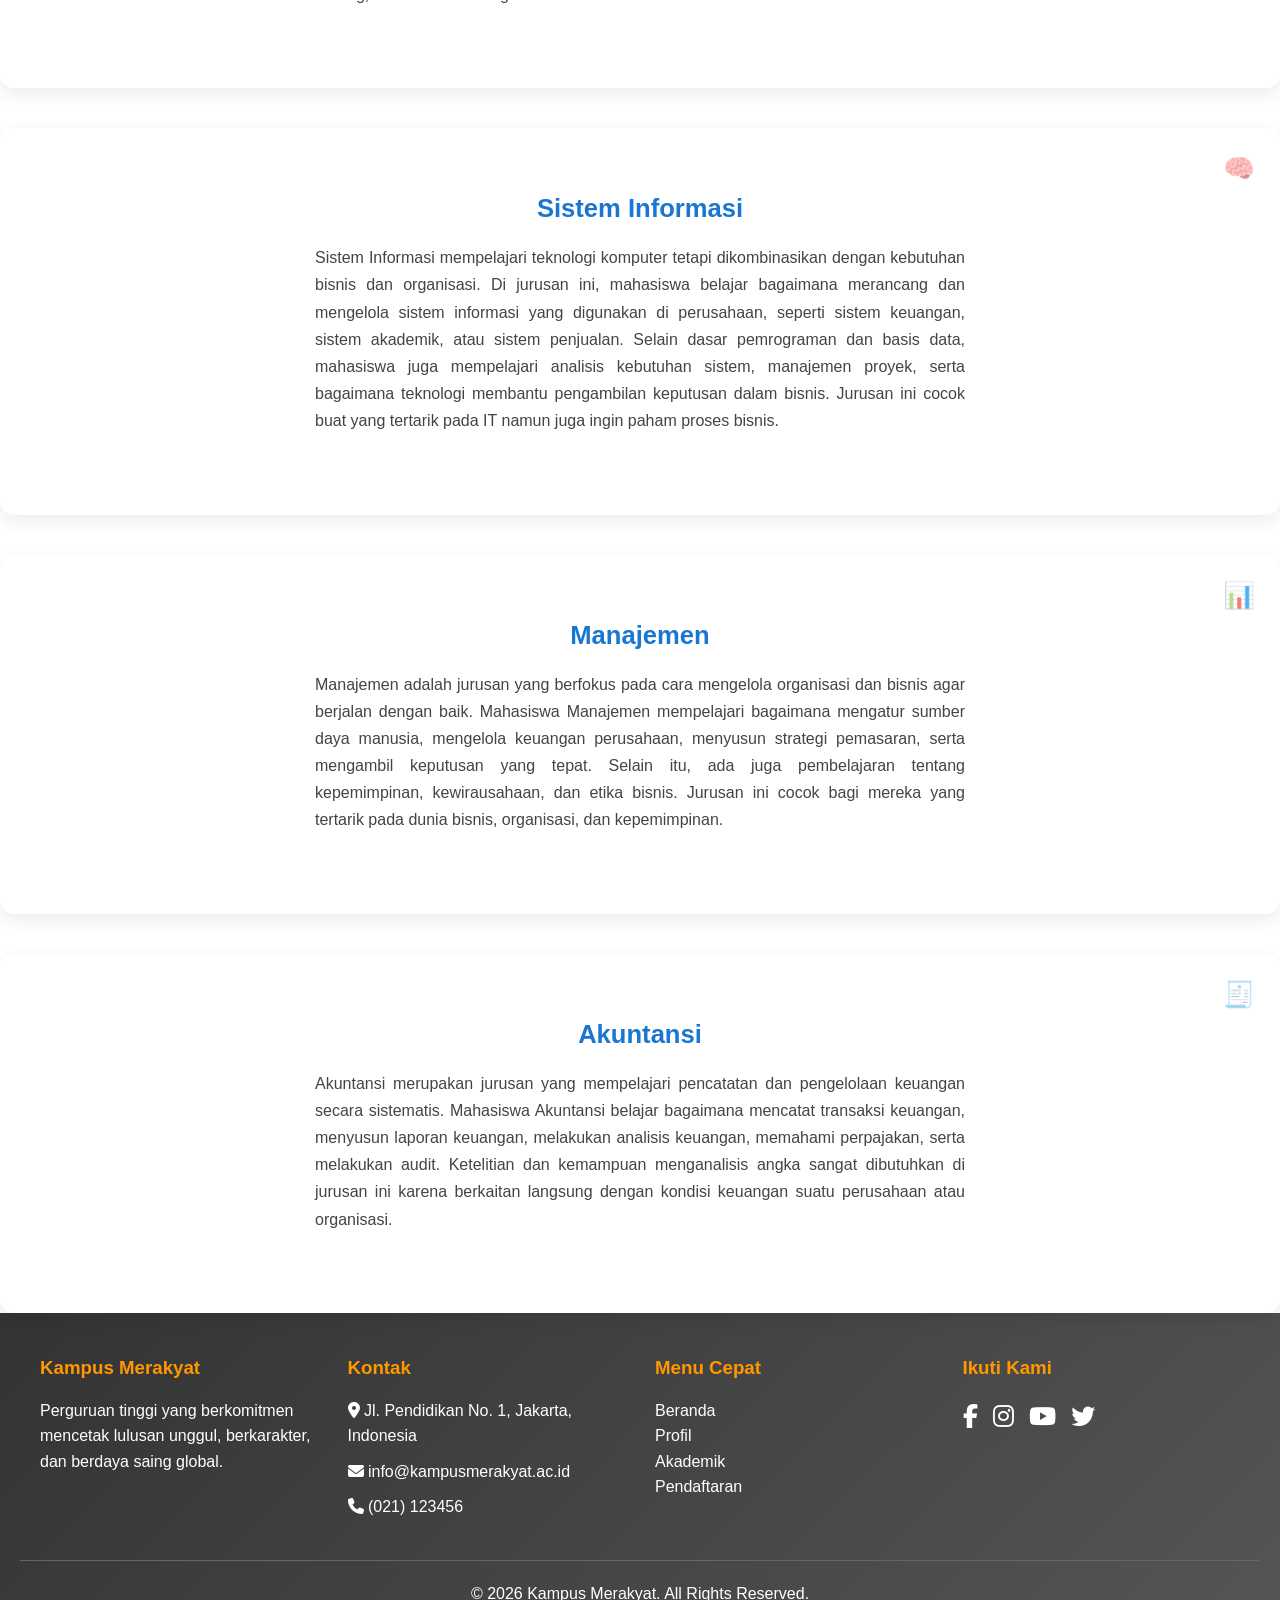
==== commit 6ca4cacb: "apa aja" ====
--- a/akademik.html
+++ b/akademik.html
@@ -14,16 +14,17 @@
 
 <header>
     <div class="nav-container">
-       <h1><a href="index.html">Kampus Merakyat</a></h1>
+        <h1><a href="index.html">Kampus Merakyat</a></h1>
 
+        <nav>
+            <a href="index.html">Beranda</a>
+            <a href="profil.html">Profil</a>
+            <a href="akademik.html">Akademik</a>
+            <a href="pendaftaran.html">Pendaftaran</a>
+        </nav>
 
-       <nav>
-    <a href="index.html">Beranda</a>
-    <a href="profil.html">Profil</a>
-    <a href="akademik.html">Akademik</a>
-    <a href="pendaftaran.html">Pendaftaran</a>
-</nav>
-
+        <!-- DARK MODE TOGGLE -->
+        <button class="dark-toggle" id="darkToggle" title="Toggle Dark Mode">🌙</button>
     </div>
 </header>
 
@@ -135,5 +136,22 @@
 </script>
 
 
+<script>
+// DARK MODE TOGGLE
+const darkToggle = document.getElementById("darkToggle");
+
+if (localStorage.getItem("darkMode") === "true") {
+    document.body.classList.add("dark");
+    darkToggle.textContent = "☀️";
+}
+
+darkToggle.addEventListener("click", () => {
+    document.body.classList.toggle("dark");
+    const isDark = document.body.classList.contains("dark");
+    darkToggle.textContent = isDark ? "☀️" : "🌙";
+    localStorage.setItem("darkMode", isDark);
+});
+</script>
+
 </body>
 </html>
--- a/style.css
+++ b/style.css
@@ -1162,4 +1162,524 @@
     #navMenu a:last-child {
         border-bottom: none;
     }
+}
+
+/* ================== CHATBOT UPGRADE ================== */
+.chat-header {
+    background: linear-gradient(135deg, #1976d2, #1565c0);
+    color: white;
+    padding: 12px 15px;
+    border-radius: 15px 15px 0 0;
+    display: flex;
+    justify-content: space-between;
+    align-items: center;
+}
+
+.chat-header-info {
+    display: flex;
+    align-items: center;
+    gap: 10px;
+}
+
+.chat-avatar {
+    font-size: 1.6rem;
+    background: rgba(255,255,255,0.2);
+    border-radius: 50%;
+    width: 38px;
+    height: 38px;
+    display: flex;
+    align-items: center;
+    justify-content: center;
+}
+
+.chat-header-info strong {
+    display: block;
+    font-size: 0.9rem;
+}
+
+.chat-header-info small {
+    font-size: 0.75rem;
+    color: #a5d6a7;
+}
+
+.chat-header button {
+    background: transparent;
+    border: none;
+    color: white;
+    font-size: 1rem;
+    cursor: pointer;
+    opacity: 0.8;
+    transition: opacity 0.2s;
+}
+
+.chat-header button:hover { opacity: 1; }
+
+.chat-admin a {
+    color: #1976d2;
+    font-weight: 600;
+}
+
+/* Quick suggestion buttons */
+.chat-suggestions {
+    display: flex;
+    flex-wrap: wrap;
+    gap: 6px;
+    margin-top: 10px;
+}
+
+.chat-suggestions button {
+    background: #e3f2fd;
+    border: 1px solid #90caf9;
+    color: #1565c0;
+    border-radius: 20px;
+    padding: 5px 12px;
+    font-size: 0.78rem;
+    cursor: pointer;
+    transition: all 0.2s;
+}
+
+.chat-suggestions button:hover {
+    background: #1976d2;
+    color: white;
+    border-color: #1976d2;
+}
+
+/* Typing indicator */
+.chat-typing {
+    display: flex;
+    align-items: center;
+    gap: 4px;
+    padding: 10px 14px !important;
+}
+
+.chat-typing span {
+    width: 7px;
+    height: 7px;
+    background: #90caf9;
+    border-radius: 50%;
+    animation: typingBounce 1s infinite;
+}
+
+.chat-typing span:nth-child(2) { animation-delay: 0.2s; }
+.chat-typing span:nth-child(3) { animation-delay: 0.4s; }
+
+@keyframes typingBounce {
+    0%, 60%, 100% { transform: translateY(0); }
+    30% { transform: translateY(-6px); }
+}
+
+.chat-input button {
+    padding: 10px 14px;
+    background: #1976d2;
+    color: white;
+    border: none;
+    border-radius: 10px;
+    cursor: pointer;
+    transition: background 0.2s;
+}
+
+.chat-input button:hover { background: #1565c0; }
+
+/* ================== TYPEWRITER EFFECT ================== */
+#typewriter {
+    display: inline-block;
+    min-height: 1.2em;
+}
+
+.kursor {
+    display: inline-block;
+    color: #ffffff;
+    font-weight: 300;
+    animation: kedip 0.7s step-end infinite;
+}
+
+@keyframes kedip {
+    0%, 100% { opacity: 1; }
+    50%       { opacity: 0; }
+}
+
+/* ================== DARK MODE ================== */
+
+/* Tombol toggle */
+.dark-toggle {
+    background: transparent;
+    border: 2px solid #1976d2;
+    border-radius: 50px;
+    padding: 5px 12px;
+    font-size: 1.1rem;
+    cursor: pointer;
+    transition: all 0.3s ease;
+    color: #1976d2;
+    white-space: nowrap;
+}
+
+.dark-toggle:hover {
+    background: #1976d2;
+    color: white;
+}
+
+/* Dark mode - body & background */
+body.dark {
+    background: linear-gradient(135deg, #0d1117 0%, #161b22 100%);
+    color: #e6edf3;
+}
+
+/* Header */
+body.dark header {
+    background: rgba(13, 17, 23, 0.95);
+    box-shadow: 0 2px 10px rgba(0,0,0,0.4);
+}
+
+body.dark header h1 a {
+    color: #58a6ff;
+}
+
+body.dark nav a {
+    color: #e6edf3;
+}
+
+body.dark nav a:hover {
+    color: #ff9800;
+}
+
+body.dark .dark-toggle {
+    border-color: #58a6ff;
+    color: #58a6ff;
+}
+
+body.dark .dark-toggle:hover {
+    background: #58a6ff;
+    color: #0d1117;
+}
+
+/* Section & Content */
+body.dark .section,
+body.dark .content {
+    background: #161b22;
+    box-shadow: 0 2px 10px rgba(0,0,0,0.3);
+}
+
+body.dark .section h2,
+body.dark .content h2 {
+    color: #58a6ff;
+}
+
+body.dark p, body.dark li {
+    color: #c9d1d9;
+}
+
+/* Statistik */
+body.dark #statistik {
+    background: #0d1117;
+}
+
+body.dark .statistik-card {
+    background: linear-gradient(135deg, #161b22, #21262d);
+    box-shadow: 0 4px 20px rgba(0,0,0,0.3);
+}
+
+body.dark .statistik-card p {
+    color: #8b949e;
+}
+
+/* Cards */
+body.dark .nilai-card,
+body.dark .struktur-card,
+body.dark .fasilitas-card,
+body.dark .berita-card {
+    background: linear-gradient(135deg, #161b22, #21262d);
+    box-shadow: 0 4px 20px rgba(0,0,0,0.3);
+}
+
+body.dark .berita-card h3 {
+    color: #e6edf3;
+}
+
+body.dark .berita-card span {
+    color: #8b949e;
+}
+
+/* Kalender */
+body.dark .kalender-table th {
+    background: #1f6feb;
+}
+
+body.dark .kalender-table td {
+    color: #c9d1d9;
+    border-color: #30363d;
+}
+
+body.dark .kalender-table tr:nth-child(even) td {
+    background: #161b22;
+}
+
+/* FAQ */
+body.dark .faq-item {
+    border-color: #30363d;
+}
+
+body.dark .faq-item summary {
+    background: #21262d;
+    color: #e6edf3;
+}
+
+body.dark .faq-item summary:hover {
+    background: #1f2937;
+}
+
+body.dark .faq-item p {
+    background: #161b22;
+    color: #c9d1d9;
+}
+
+/* Visi Misi */
+body.dark .visi,
+body.dark .misi {
+    background: #21262d;
+}
+
+body.dark .visi h3,
+body.dark .misi h3 {
+    color: #58a6ff;
+}
+
+/* Footer */
+body.dark .footer {
+    background: linear-gradient(135deg, #0d1117, #161b22);
+}
+
+/* Chat Box */
+body.dark .chat-box {
+    background: #161b22;
+    box-shadow: 0 4px 20px rgba(0,0,0,0.5);
+}
+
+body.dark .chat-content {
+    background: #0d1117;
+}
+
+body.dark .chat-admin {
+    background: #21262d;
+    color: #c9d1d9;
+}
+
+body.dark .chat-input input {
+    background: #21262d;
+    border-color: #30363d;
+    color: #e6edf3;
+}
+
+body.dark .chat-suggestions button {
+    background: #21262d;
+    border-color: #30363d;
+    color: #58a6ff;
+}
+
+body.dark .chat-suggestions button:hover {
+    background: #1f6feb;
+    color: white;
+    border-color: #1f6feb;
+}
+
+/* Hamburger dark mode */
+body.dark .hamburger span {
+    background: #58a6ff;
+}
+
+body.dark #navMenu {
+    background: rgba(13,17,23,0.98);
+}
+
+body.dark #navMenu a {
+    color: #e6edf3;
+    border-bottom-color: #30363d;
+}
+
+/* Prestasi list */
+body.dark #prestasi ul li {
+    background: #21262d;
+    color: #58a6ff;
+}
+
+/* Scroll bar dark */
+body.dark ::-webkit-scrollbar {
+    width: 8px;
+}
+
+body.dark ::-webkit-scrollbar-track {
+    background: #0d1117;
+}
+
+body.dark ::-webkit-scrollbar-thumb {
+    background: #30363d;
+    border-radius: 4px;
+}
+
+body.dark ::-webkit-scrollbar-thumb:hover {
+    background: #58a6ff;
+}
+
+/* ================== DARK MODE - HALAMAN LAIN ================== */
+
+/* Form Pendaftaran */
+body.dark .form-card {
+    background: #161b22;
+    box-shadow: 0 15px 40px rgba(0,0,0,0.4);
+}
+
+body.dark .form-card h2 {
+    color: #58a6ff;
+}
+
+body.dark .form-card p {
+    color: #8b949e;
+}
+
+body.dark .input-group label {
+    color: #c9d1d9;
+}
+
+body.dark .input-group input,
+body.dark .input-group select {
+    background: #21262d;
+    border-color: #30363d;
+    color: #e6edf3;
+}
+
+body.dark .input-group input:focus,
+body.dark .input-group select:focus {
+    border-color: #58a6ff;
+    box-shadow: 0 0 0 2px rgba(88,166,255,0.2);
+}
+
+body.dark .input-group select option {
+    background: #21262d;
+    color: #e6edf3;
+}
+
+body.dark .btn-daftar {
+    background: linear-gradient(135deg, #1f6feb, #388bfd);
+}
+
+/* Prodi cards di akademik */
+body.dark #ti,
+body.dark #si,
+body.dark #manajemen,
+body.dark #akuntansi {
+    background: #161b22;
+    box-shadow: 0 6px 18px rgba(0,0,0,0.3);
+}
+
+body.dark #ti h2,
+body.dark #si h2,
+body.dark #manajemen h2,
+body.dark #akuntansi h2 {
+    color: #58a6ff;
+}
+
+body.dark #ti p,
+body.dark #si p,
+body.dark #manajemen p,
+body.dark #akuntansi p {
+    color: #c9d1d9;
+}
+
+/* Nilai cards di profil */
+body.dark .nilai-card h3 {
+    color: #58a6ff;
+}
+
+body.dark .struktur-card h3 {
+    color: #e6edf3;
+}
+
+body.dark .struktur-card p {
+    color: #8b949e;
+}
+
+body.dark .struktur-card img {
+    border-color: #30363d;
+}
+
+body.dark .visi-misi-container .visi,
+body.dark .visi-misi-container .misi {
+    background: #21262d;
+    box-shadow: 0 2px 10px rgba(0,0,0,0.3);
+}
+
+/* Syarat list di pendaftaran */
+body.dark #pendaftaran ul li,
+body.dark section ul li {
+    background: #21262d;
+    color: #58a6ff;
+    box-shadow: 0 4px 10px rgba(0,0,0,0.2);
+}
+
+/* ================== DARK MODE - FIX LIST & FORM ================== */
+
+/* List info akademik */
+body.dark #akademik.content {
+    background: #161b22;
+}
+
+body.dark #akademik ul li {
+    background: #21262d !important;
+    color: #c9d1d9 !important;
+    box-shadow: 0 4px 10px rgba(0,0,0,0.2);
+}
+
+body.dark #akademik ul li::before {
+    color: #58a6ff !important;
+}
+
+body.dark #akademik ul li a {
+    color: #58a6ff !important;
+}
+
+body.dark #akademik ul li a:hover {
+    color: #ff9800 !important;
+}
+
+/* Semua section .content dark */
+body.dark section.content {
+    background: #161b22;
+}
+
+/* Semua ul li di dalam section dark */
+body.dark section ul li {
+    background: #21262d !important;
+    color: #c9d1d9 !important;
+}
+
+body.dark section ul li::before {
+    color: #58a6ff !important;
+}
+
+/* Form pendaftaran - section background */
+body.dark section.pendaftaran {
+    background: #0d1117;
+}
+
+body.dark .form-card {
+    background: #161b22 !important;
+    box-shadow: 0 15px 40px rgba(0,0,0,0.5);
+}
+
+body.dark .input-group input,
+body.dark .input-group select {
+    background: #21262d !important;
+    border-color: #30363d !important;
+    color: #e6edf3 !important;
+}
+
+body.dark .input-group label {
+    color: #c9d1d9 !important;
+}
+
+body.dark .form-card h2 {
+    color: #58a6ff !important;
+}
+
+body.dark .form-card > p {
+    color: #8b949e !important;
 }
